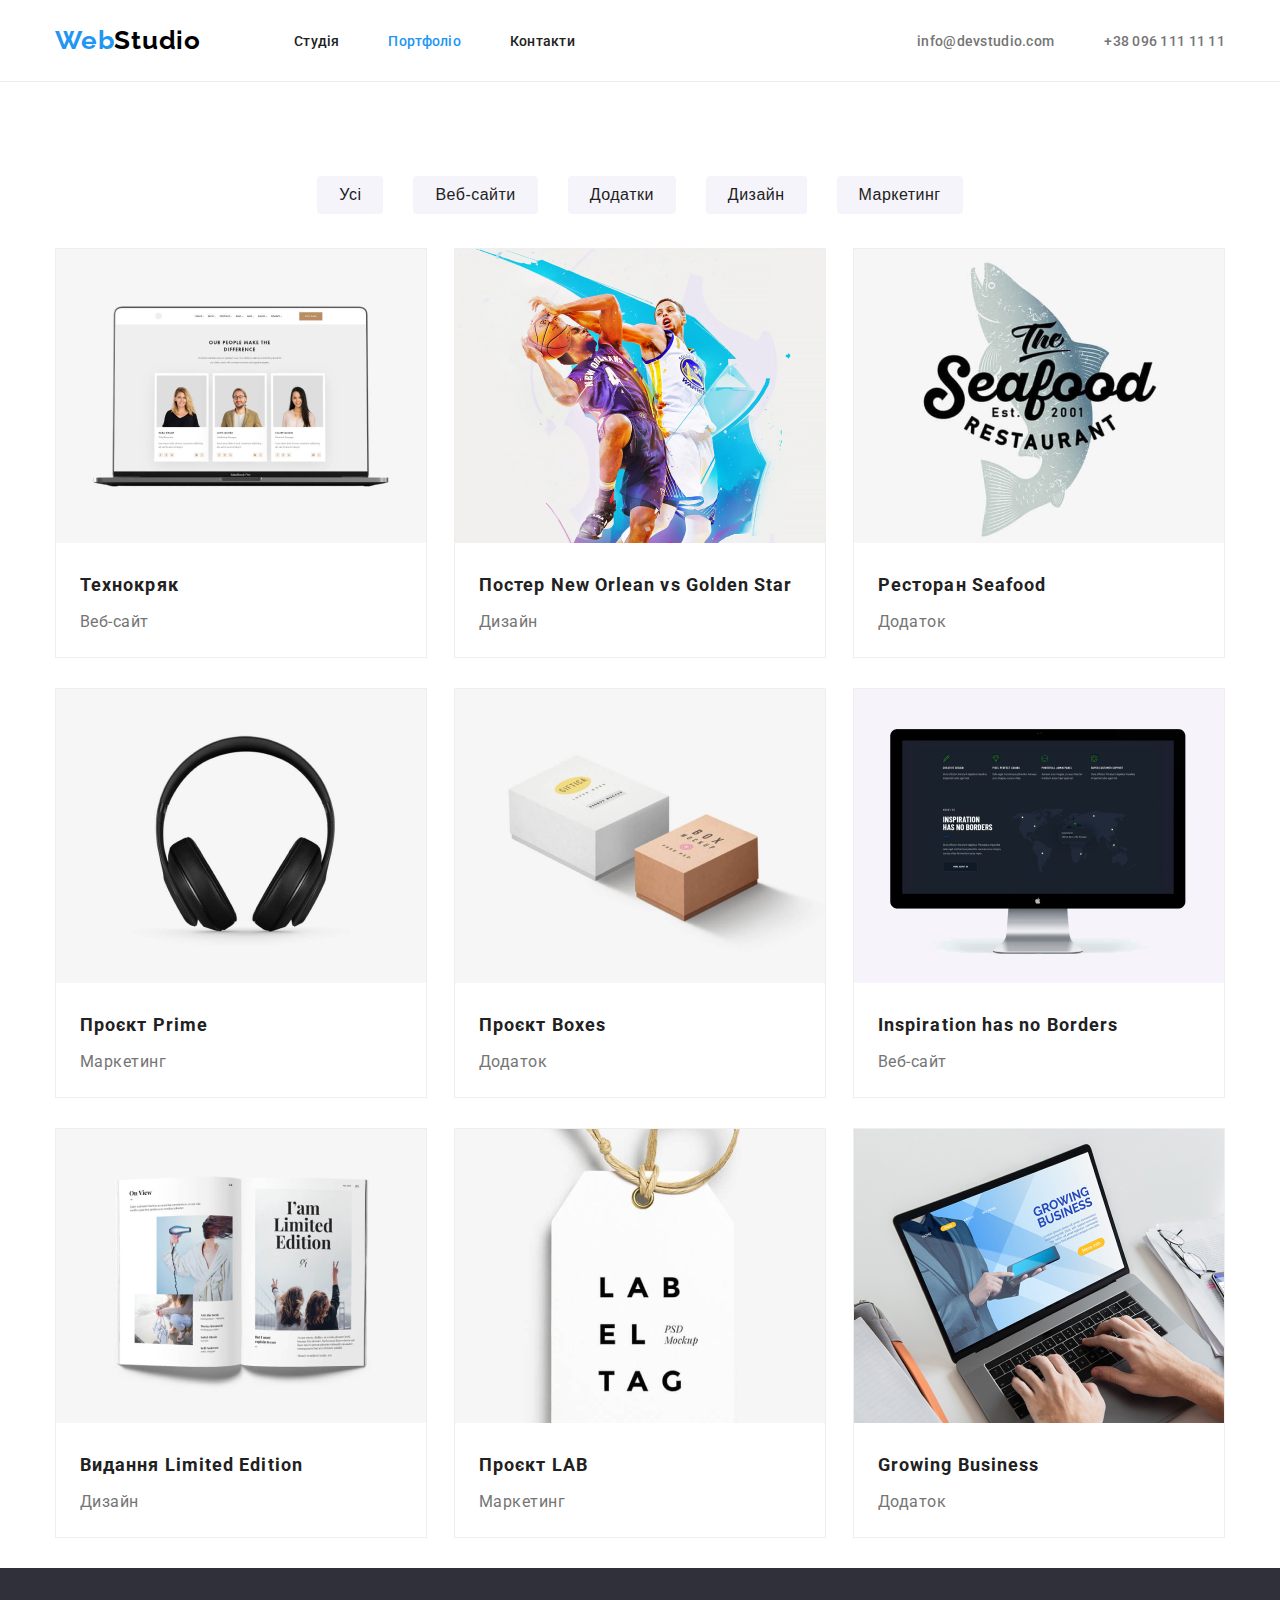
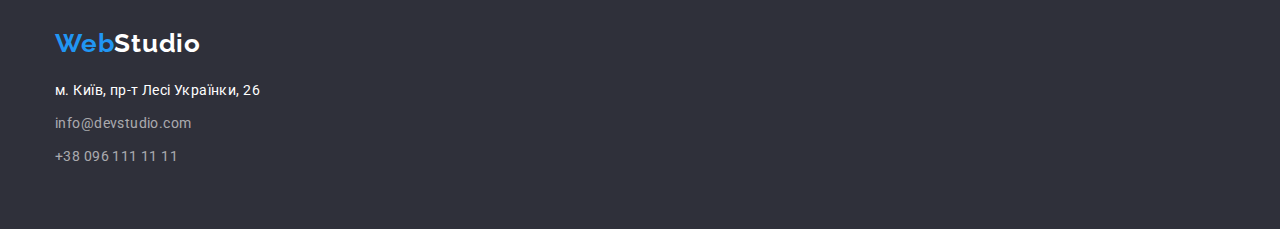
==== portfolio.html @ 13fcf2fc "add portfolio.html" ====
<!DOCTYPE html>
<html lang="en">

<head>
	<meta charset="UTF-8">
	<meta http-equiv="X-UA-Compatible" content="IE=edge">
	<meta name="viewport" content="width=device-width, initial-scale=1.0">
	<link rel="stylesheet" href="css/style.css">
	<title>Portfolio</title>
</head>

<body>
	<!-- HEADER -->
	<header class="header">
		<div class="container">
			<div class="header__wrapper">
				<a href="#" class="logo"><span>Web</span>Studio</a>
				<nav class="menu">
					<ul class="menu__list">
						<li class="menu__item"><a href="./index.html">Студія</a></li>
						<li class="menu__item menu__item-active"><a href="./portfolio.html">Портфоліо</a></li>
						<li class="menu__item"><a href="#">Контакти</a></li>
					</ul>
				</nav>
				<ul class="contacts__list">
					<li class="contacts__item"><a href="mailto:info@devstudio.com">info@devstudio.com</a></li>
					<li class="contacts__item"><a href="tel:+380961111111">+38 096 111 11 11</a></li>
				</ul>
			</div>
		</div>
	</header>
	<!-- MAIN -->
	<main class="portfolio">
		<section class="portfolio__works">
			<div class="container">
				<ul class="filter__list">
					<li class="filter__item"><button class="btn filter__btn" type="button">Усі</button></li>
					<li class="filter__item"><button class="btn filter__btn" type="button">Веб-сайти</button></li>
					<li class="filter__item"><button class="btn filter__btn" type="button">Додатки</button></li>
					<li class="filter__item"><button class="btn filter__btn" type="button">Дизайн</button></li>
					<li class="filter__item"><button class="btn filter__btn" type="button">Маркетинг</button></li>
				</ul>
				<ul class="works__list">
					<li class="work">
						<img src="img/technokryak.jpg" alt="notepad" class="work__img" width="370">
						<h2 class="work__title">Технокряк</h2>
						<p class="work__descr">Веб-сайт</p>
					</li>
					<li class="work">
						<img src="img/orlean.jpg" alt="bascetball" class="work__img" width="370">
						<h2 class="work__title">Постер New Orlean vs Golden Star</h2>
						<p class="work__descr">Дизайн</p>
					</li>
					<li class="work">
						<img src="img/seafood.jpg" alt="fish" class="work__img" width="370">
						<h2 class="work__title">Ресторан Seafood</h2>
						<p class="work__descr">Додаток</p>
					</li>
					<li class="work">
						<img src="img/prime.jpg" alt="headphones" class="work__img" width="370">
						<h2 class="work__title">Проєкт Prime</h2>
						<p class="work__descr">Маркетинг</p>
					</li>
					<li class="work">
						<img src="img/boxes.jpg" alt="box" class="work__img" width="370">
						<h2 class="work__title">Проєкт Boxes</h2>
						<p class="work__descr">Додаток</p>
					</li>
					<li class="work">
						<img src="img/borders.jpg" alt="monitor" class="work__img" width="370">
						<h2 class="work__title">Inspiration has no Borders</h2>
						<p class="work__descr">Веб-сайт</p>
					</li>
					<li class="work">
						<img src="img/limited.jpg" alt="magazine" class="work__img" width="370">
						<h2 class="work__title">Видання Limited Edition</h2>
						<p class="work__descr">Дизайн</p>
					</li>
					<li class="work">
						<img src="img/lab.jpg" alt="tag" class="work__img" width="370">
						<h2 class="work__title">Проєкт LAB</h2>
						<p class="work__descr">Маркетинг</p>
					</li>
					<li class="work">
						<img src="img/business.jpg" alt="business" class="work__img" width="370">
						<h2 class="work__title">Growing Business</h2>
						<p class="work__descr">Додаток</p>
					</li>
				</ul>
			</div>
		</section>
	</main>
	<!-- FOOTER -->
	<footer class="footer">
		<div class="container">
			<a href="#" class="logo"><span>Web</span>Studio</a>
			<address class="address">
				<a target="_blank" href="https://goo.gl/maps/PSJ1B6wUbV4Z93yD6" rel="noopener noreferrer nofollow"
					class="address__link">м.
					Київ, пр-т Лесі Українки, 26</a>
				<a class='address__link' href="mailto:info@devstudio.com">info@devstudio.com</a>
				<a class='address__link' href="tel:+380961111111">+38 096 111 11 11</a>
			</address>
		</div>
	</footer>
	<!-- <script src="js/script.js"></script> -->
</body>

</html>
---- css/style.css ----
@import url('https://fonts.googleapis.com/css2?family=Raleway:wght@700&family=Roboto:wght@400;500;700;900&display=swap');

:root {
	--blue-color: #2196F3;
	--black-color: #212121;
	--gray-color: #757575;
	;
}

/* font-family: 'Raleway', sans-serif;
font-family: 'Roboto', sans-serif; */

* {
	margin: 0;
	padding: 0;
	box-sizing: border-box;
}

body {
	font-family: 'Roboto', 'Raleway', 'Arial', sans-serif;
	font-style: normal;
	color: var(--black-color);
}

a {
	text-decoration: none;
	color: #000;
	font-style: normal;
}

li {
	list-style: none;
}

button {
	cursor: pointer;
	border: none;
}

.btn {
	padding: 6px 22px;
	background: #F5F4FA;
	border: none;
	border-radius: 4px;
	font-weight: 500;
	font-size: 16px;
	line-height: 162%;
	letter-spacing: 0.03em;
	color: var(--black-color);

}

.btn:hover,
.btn:focus {
	background-color: var(--blue-color);
	scale: 1.1;
	color: #FFFFFF;
	box-shadow: 0px 3px 1px rgba(0, 0, 0, 0.1), 0px 1px 2px rgba(0, 0, 0, 0.08), 0px 2px 2px rgba(0, 0, 0, 0.12);
}

.title {
	font-weight: 700;
	font-size: 36px;
	line-height: 42px;
	text-align: center;
	letter-spacing: 0.03em;
}

.title-fz36 {
	color: var(--black-color);
}

.container {
	max-width: 1170px;
	margin: 0 auto;
}

/* LOGO */
.logo {
	font-family: 'Raleway';
	font-weight: 700;
	font-size: 26px;
	line-height: 119%;
	letter-spacing: 0.03em;
}

.logo span {
	color: var(--blue-color);
}

/*HEADER*/
.header {
	padding: 25px 0 25px;
	border-bottom: 1px solid #ECECEC;
}

.header__wrapper {
	display: flex;
	align-items: center;
	width: 100%;
}

.menu {}

.menu__list {
	display: flex;
	width: 281px;
	margin-left: 93px;
	justify-content: space-between;
}

.menu__item a {
	font-weight: 500;
	font-size: 14px;
	line-height: 114%;
	letter-spacing: 0.02em;
	color: var(--black-color);
}

.menu__item-active a {
	color: var(--blue-color);
}

.contacts__list {
	display: flex;
	margin-left: auto;
}

.contacts__item a {
	font-weight: 500;
	font-size: 14px;
	line-height: 114%;
	letter-spacing: 0.02em;
	color: var(--gray-color);
}

.contacts__item a:hover {
	color: var(--blue-color);
}

.contacts__item:last-child {
	margin-left: 50px;
}




/*MAIN PAGE*/

/*HERO*/
.hero {
	background: #2F303A;
	padding: 200px 0 280px;
}

.hero__title {
	width: 696px;
	font-weight: 900;
	font-size: 44px;
	line-height: 136%;
	letter-spacing: 0.06em;
	text-transform: uppercase;
	color: #FFFFFF;
	margin: 0 auto;
	margin-bottom: 40px;
}

.hero__btn {
	display: block;
	background: #fff;
	box-shadow: 0px 4px 4px rgba(0, 0, 0, 0.15);
	border-radius: 4px;
	padding: 10px 32px;

	font-weight: 700;
	font-size: 16px;
	line-height: 188%;
	letter-spacing: 0.06em;
	margin: 0 auto;

}

/*ABOUT*/

.about {
	padding-top: 94px;
}

.about__list {
	display: flex;
	justify-content: space-between;
}

.about__item {
	width: 270px;
}

.about__subtitle {
	font-weight: 700;
	font-size: 14px;
	line-height: 16px;
	letter-spacing: 0.03em;
	text-transform: uppercase;
	color: var(--black-color);
	margin-bottom: 10px;
}

.about__descr {
	font-weight: 400;
	font-size: 14px;
	line-height: 171%;
	letter-spacing: 0.03em;
	color: var(--gray-color);
}

/*JOB*/

.job {
	padding: 94px 0;
}

.job__title {
	margin-bottom: 50px;
}

.job__list {
	display: flex;
	justify-content: space-between;
}

.team {
	padding: 94px 0;
	background: #F5F4FA;
}

.team__title {
	margin-bottom: 50px;
}

.team__list {
	display: flex;
	justify-content: space-between;
}

.team__item {
	background: #FFFFFF;
	box-shadow: 0px 1px 3px rgba(0, 0, 0, 0.12), 0px 1px 1px rgba(0, 0, 0, 0.14), 0px 2px 1px rgba(0, 0, 0, 0.2);
	border-radius: 0px 0px 4px 4px;
	padding-bottom: 59px;

	font-size: 16px;
	line-height: 118%;
	text-align: center;
	letter-spacing: 0.03em;
}

.team__item img {
	margin-bottom: 30px;
}

.team__name {
	font-weight: 500;
	color: var(--black-color);
	margin-bottom: 10px;
}

.team__vacancy {
	font-weight: 400;
	color: var(--gray-color);
}

/*PORTFOLIO PAGE*/
/*PORTFOLIO*/
.portfolio__works {
	padding-top: 94px;
}

/*BUTTONS*/
.filter__list {
	display: flex;
	justify-content: center;
	margin-bottom: 34px;
}

.filter__item {
	margin-right: 30px;
}

.filter__item:last-child {
	margin-right: 0;
}

.filter__btn {}

.filter__btn:hover,
.filter__btn:focus {}

.works__list {
	display: flex;
	flex-wrap: wrap;
	justify-content: space-between;
}

.work {
	min-height: 404px;
	border: 1px solid #EEEEEE;
	margin-bottom: 30px;
	padding-bottom: 20px;
}

.work__img {
	height: 294px;
	margin-bottom: 20px;
}

.work__title {
	font-weight: 700;
	font-size: 18px;
	line-height: 200%;
	letter-spacing: 0.06em;
	color: var(--black-color);
	margin-bottom: 4px;
	padding-left: 24px;
}

.work__descr {
	font-size: 16px;
	line-height: 188%;
	letter-spacing: 0.03em;
	color: #757575;
	padding-left: 24px;
}

/* FOOTER */

.footer {
	min-height: 252px;
	background: #2F303A;
	padding: 60px 0;
}

.footer .logo {
	display: block;
	color: #fff;
	margin-bottom: 20px;
}

.footer a {
	text-decoration: none;

}

.address {
	display: flex;
	flex-direction: column;
	max-width: 231px;
}

.address__link {
	font-weight: 400;
	font-size: 14px;
	line-height: 171%;
	letter-spacing: 0.03em;
	color: rgba(255, 255, 255, 0.6);
	margin-top: 9px;
}

.address__link:first-child {
	text-decoration: none;
	font-weight: 400;
	font-size: 14px;
	line-height: 171%;
	letter-spacing: 0.03em;
	color: #FFFFFF;
	margin-top: 0;
}

.address__link:hover {
	color: var(--blue-color);
}
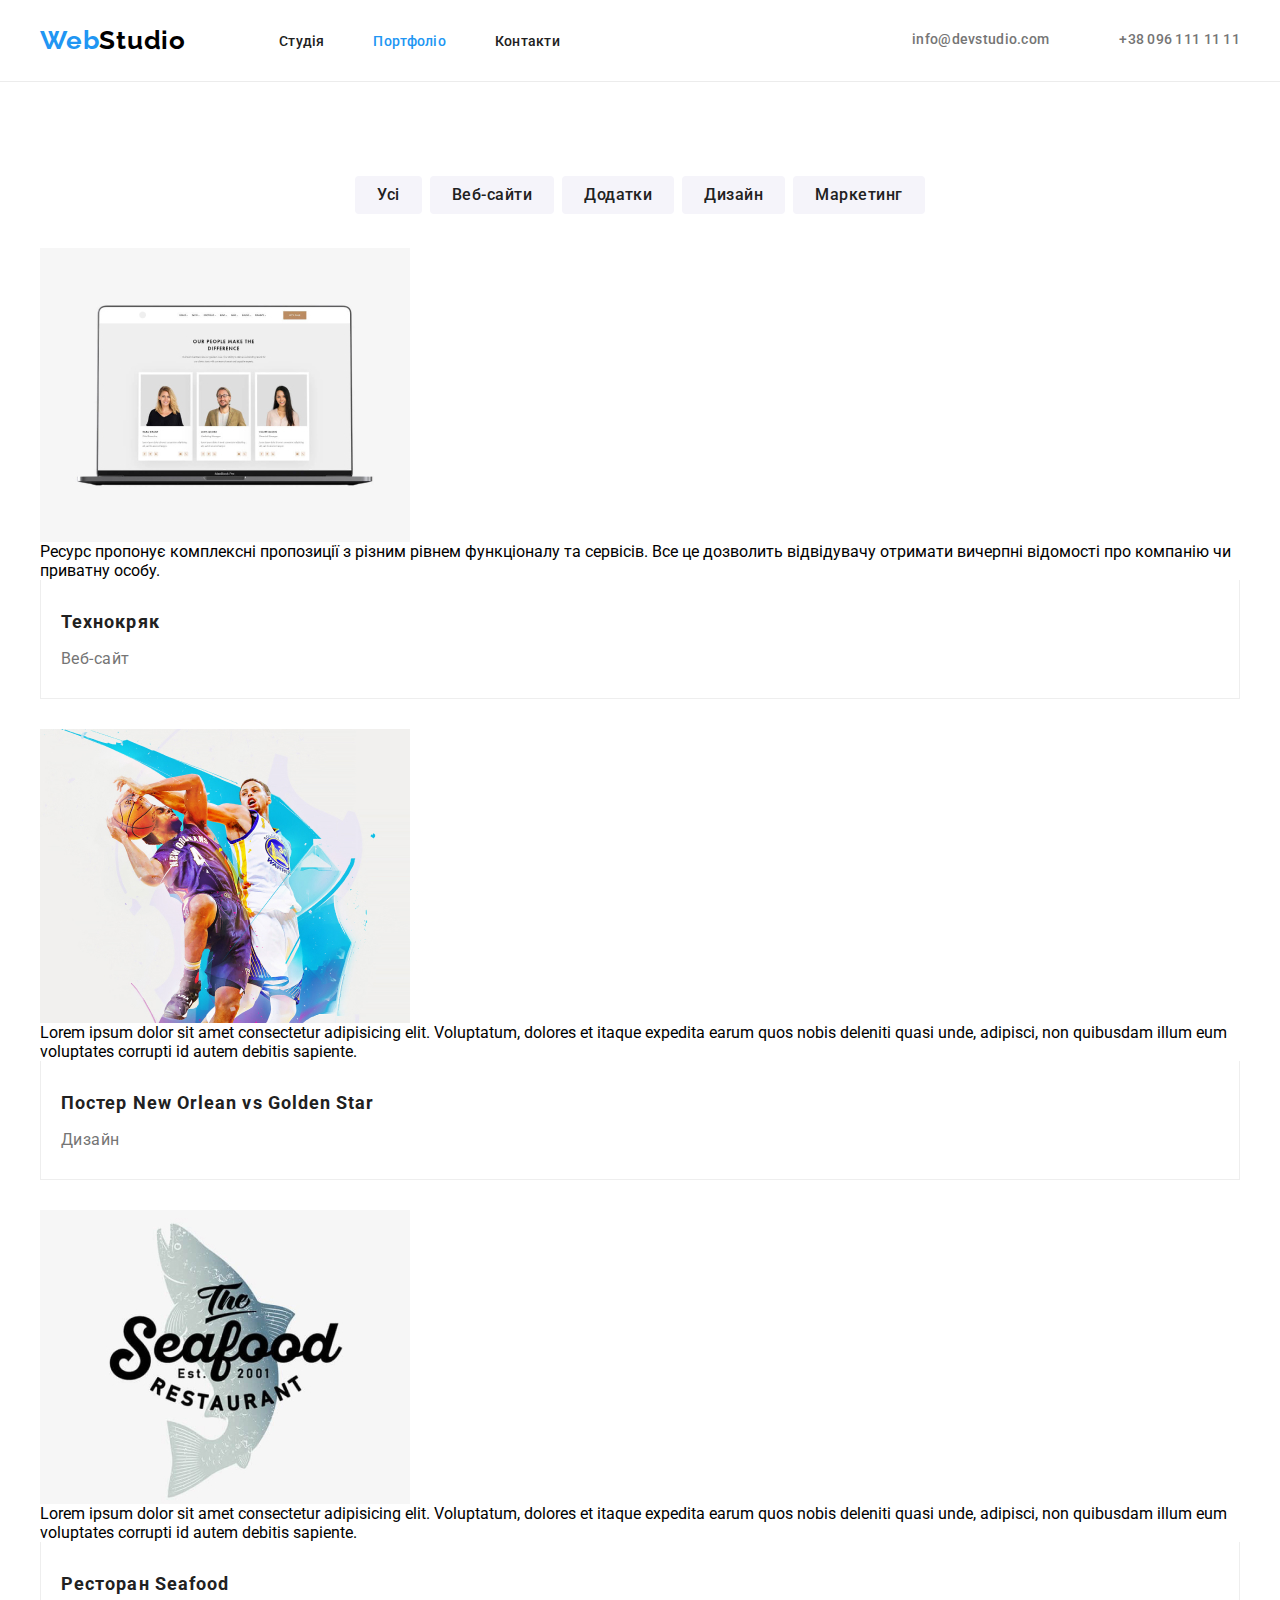
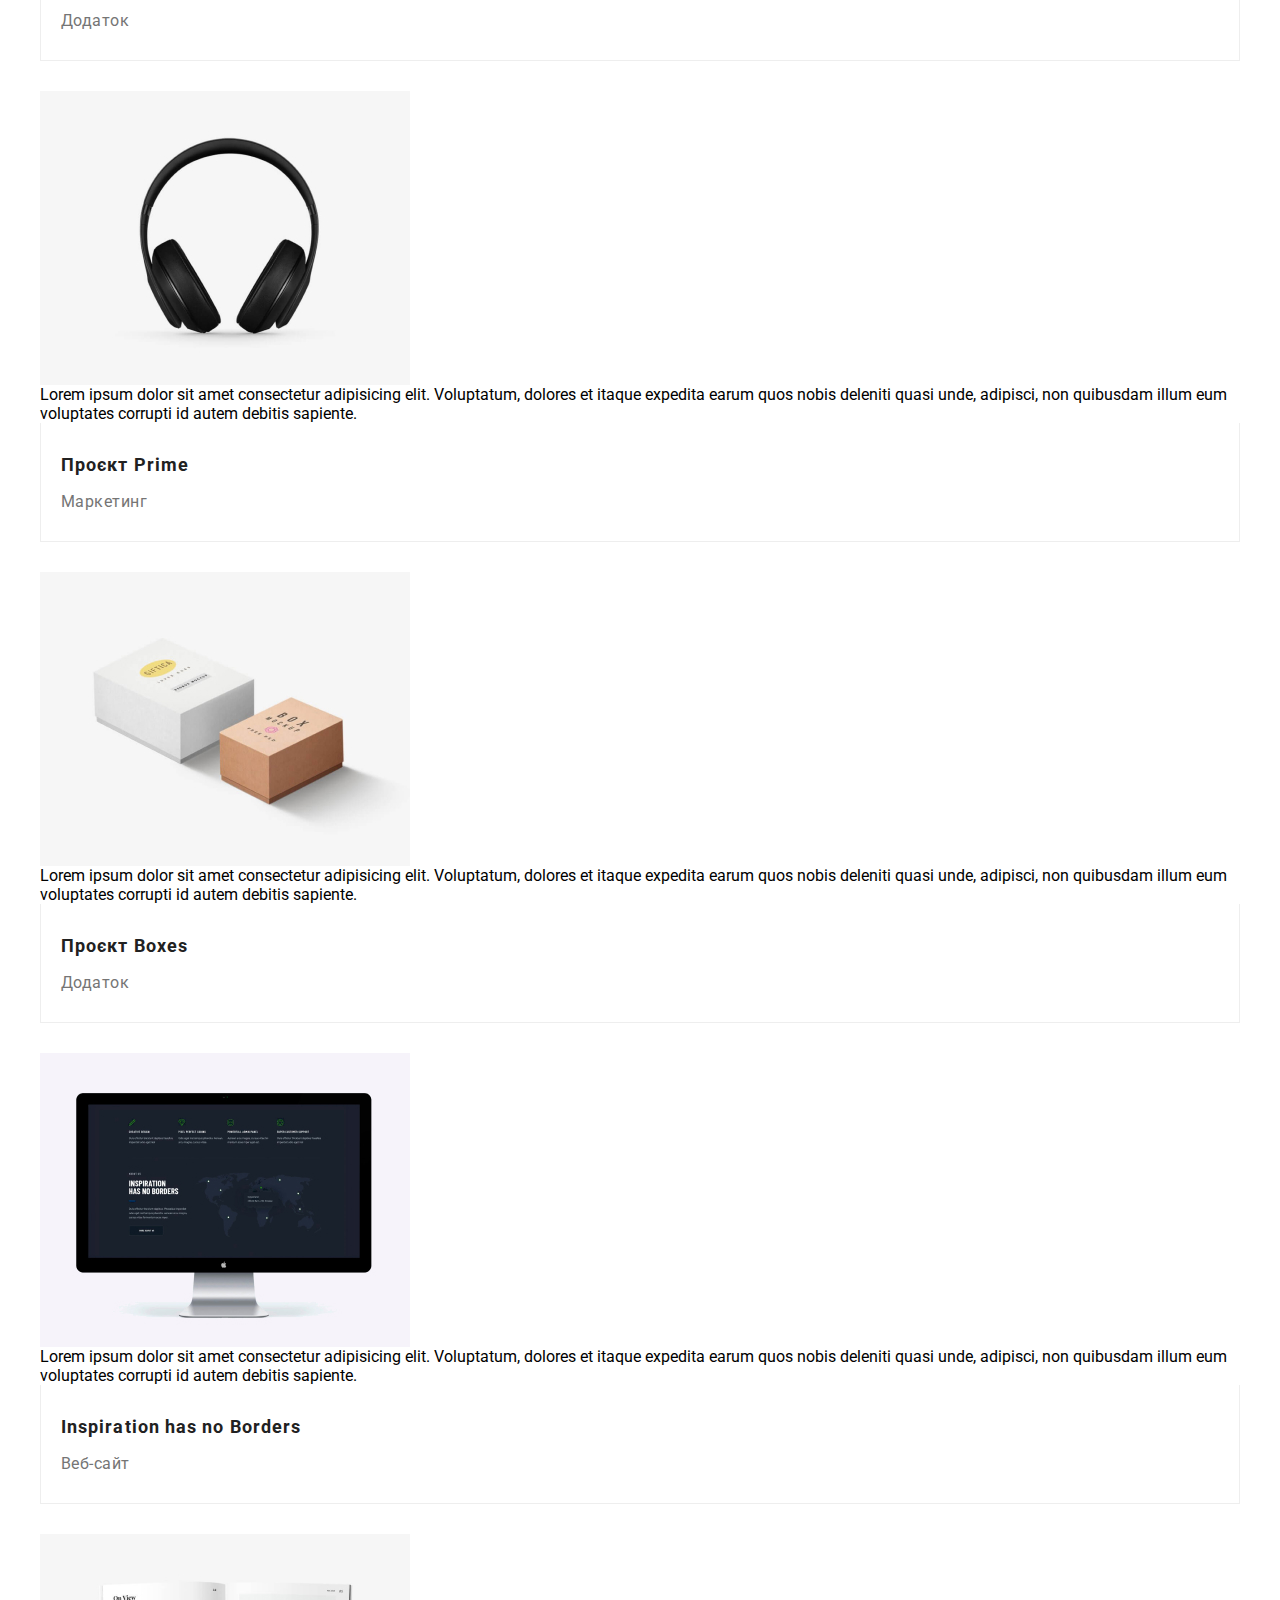
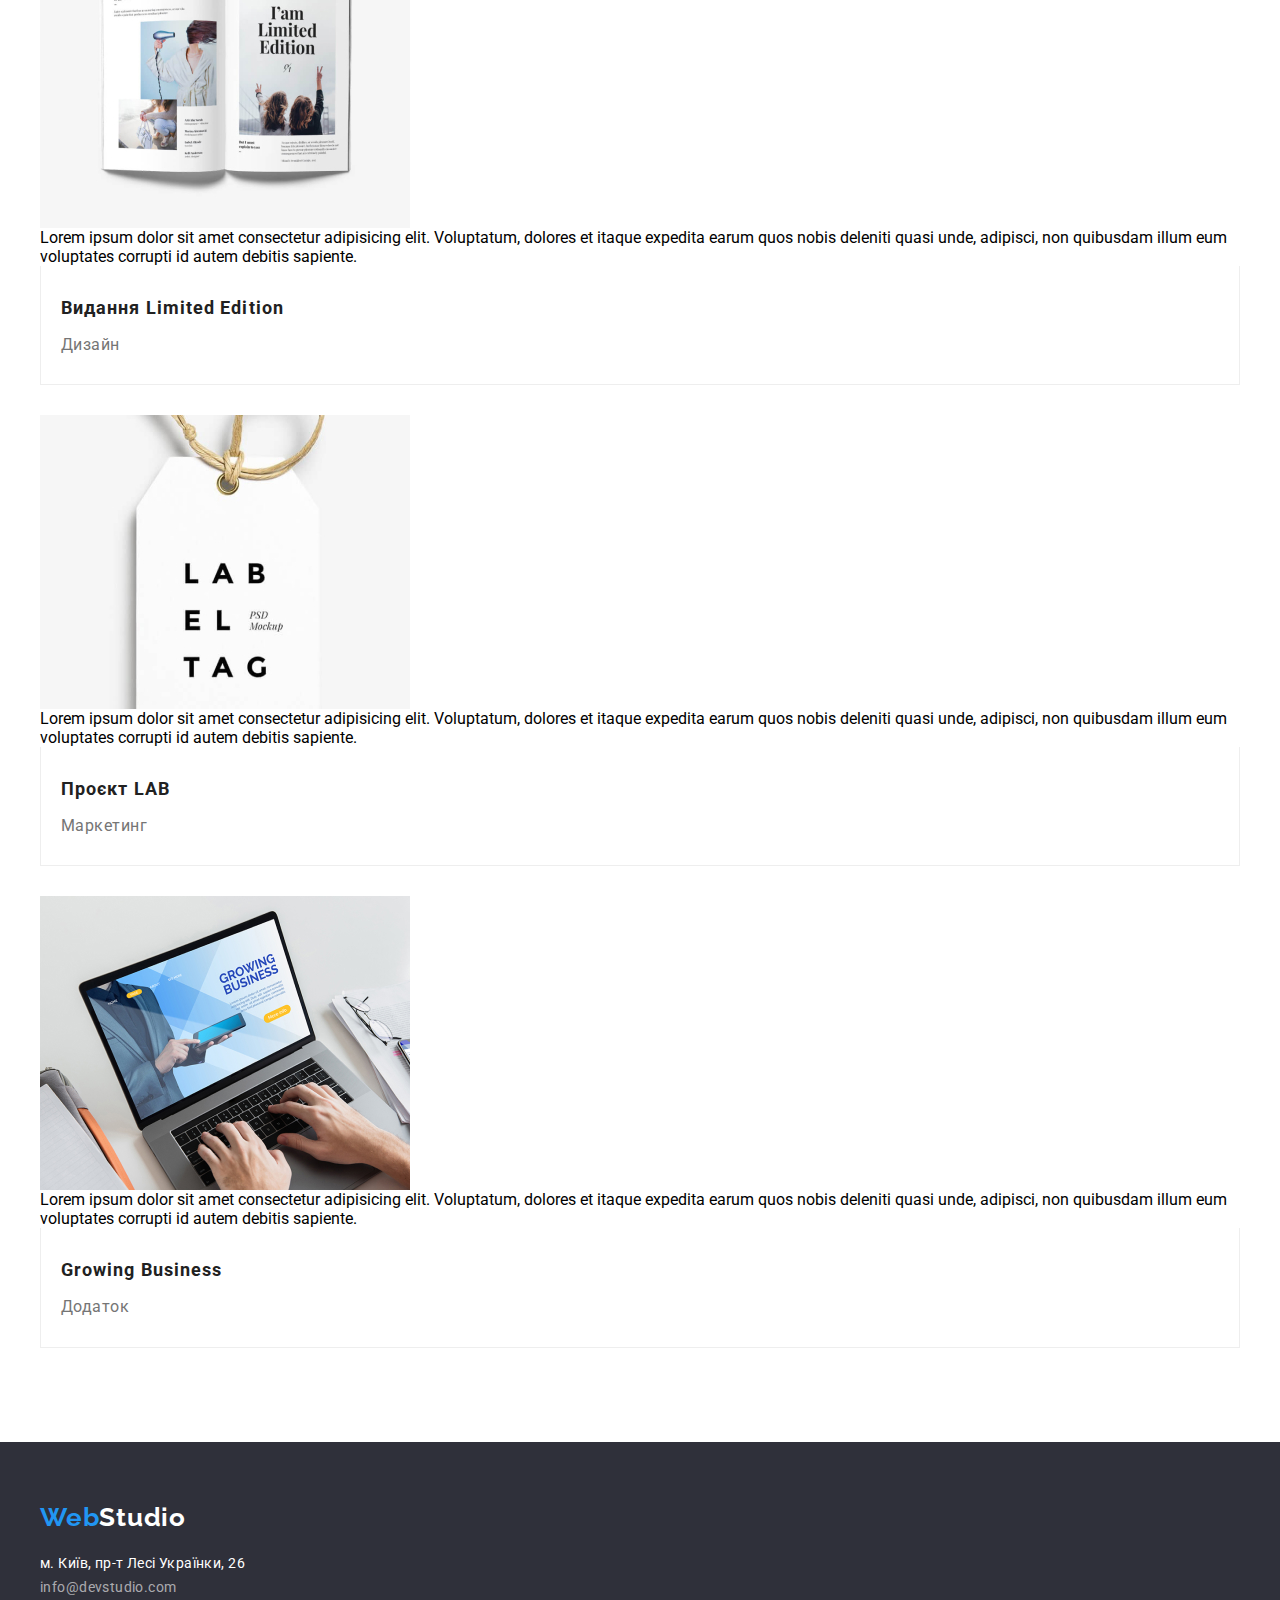
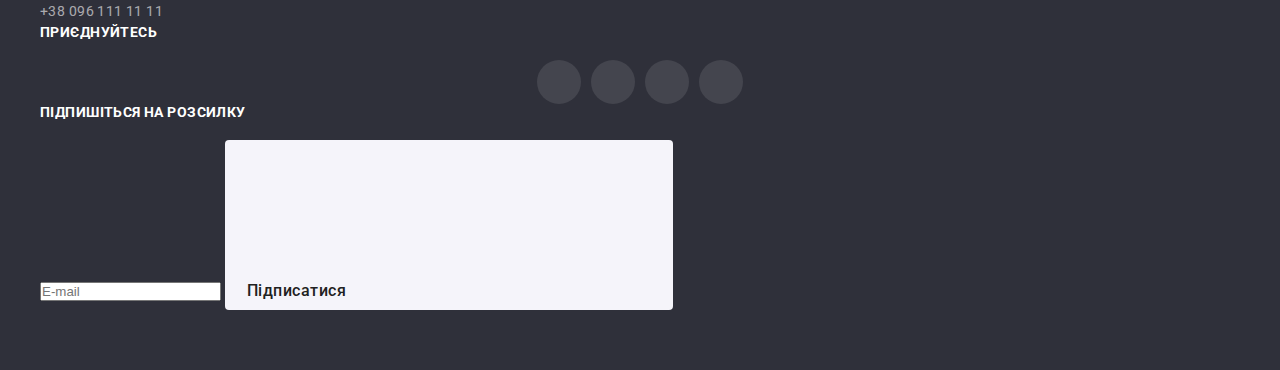
==== commit 296cb60d: "Add files via upload" ====
--- a/portfolio.html
+++ b/portfolio.html
@@ -5,6 +5,7 @@
 	<meta charset="UTF-8">
 	<meta http-equiv="X-UA-Compatible" content="IE=edge">
 	<meta name="viewport" content="width=device-width, initial-scale=1.0">
+	<link rel="stylesheet" href="css/modern-normalize.css">
 	<link rel="stylesheet" href="css/style.css">
 	<title>Portfolio</title>
 </head>
@@ -17,21 +18,32 @@
 				<a href="#" class="logo"><span>Web</span>Studio</a>
 				<nav class="menu">
 					<ul class="menu__list">
-						<li class="menu__item"><a href="./index.html">Студія</a></li>
+						<li class="menu__item "><a href="./index.html">Студія</a></li>
 						<li class="menu__item menu__item-active"><a href="./portfolio.html">Портфоліо</a></li>
 						<li class="menu__item"><a href="#">Контакти</a></li>
 					</ul>
 				</nav>
 				<ul class="contacts__list">
-					<li class="contacts__item"><a href="mailto:info@devstudio.com">info@devstudio.com</a></li>
-					<li class="contacts__item"><a href="tel:+380961111111">+38 096 111 11 11</a></li>
+					<li class="contacts__item">
+						<a href="mailto:info@devstudio.com">
+							<svg class="contacts__icon icon-envelop">
+								<use href="img/icomoon/symbol-defs.svg#icon-envelope"></use>
+							</svg>
+							info@devstudio.com
+						</a>
+					</li>
+					<li class="contacts__item"><a href="tel:+380961111111">
+							<svg class="contacts__icon icon-phone">
+								<use href="img/icomoon/symbol-defs.svg#icon-smartphone"></use>
+							</svg>
+							+38 096 111 11 11</a></li>
 				</ul>
 			</div>
 		</div>
 	</header>
 	<!-- MAIN -->
 	<main class="portfolio">
-		<section class="portfolio__works">
+		<section class="portfolio__works section">
 			<div class="container">
 				<ul class="filter__list">
 					<li class="filter__item"><button class="btn filter__btn" type="button">Усі</button></li>
@@ -42,49 +54,132 @@
 				</ul>
 				<ul class="works__list">
 					<li class="work">
-						<img src="img/technokryak.jpg" alt="notepad" class="work__img" width="370">
-						<h2 class="work__title">Технокряк</h2>
-						<p class="work__descr">Веб-сайт</p>
-					</li>
-					<li class="work">
-						<img src="img/orlean.jpg" alt="bascetball" class="work__img" width="370">
-						<h2 class="work__title">Постер New Orlean vs Golden Star</h2>
-						<p class="work__descr">Дизайн</p>
-					</li>
-					<li class="work">
-						<img src="img/seafood.jpg" alt="fish" class="work__img" width="370">
-						<h2 class="work__title">Ресторан Seafood</h2>
-						<p class="work__descr">Додаток</p>
-					</li>
-					<li class="work">
-						<img src="img/prime.jpg" alt="headphones" class="work__img" width="370">
-						<h2 class="work__title">Проєкт Prime</h2>
-						<p class="work__descr">Маркетинг</p>
-					</li>
-					<li class="work">
-						<img src="img/boxes.jpg" alt="box" class="work__img" width="370">
-						<h2 class="work__title">Проєкт Boxes</h2>
-						<p class="work__descr">Додаток</p>
-					</li>
-					<li class="work">
-						<img src="img/borders.jpg" alt="monitor" class="work__img" width="370">
-						<h2 class="work__title">Inspiration has no Borders</h2>
-						<p class="work__descr">Веб-сайт</p>
-					</li>
-					<li class="work">
-						<img src="img/limited.jpg" alt="magazine" class="work__img" width="370">
-						<h2 class="work__title">Видання Limited Edition</h2>
-						<p class="work__descr">Дизайн</p>
-					</li>
-					<li class="work">
-						<img src="img/lab.jpg" alt="tag" class="work__img" width="370">
-						<h2 class="work__title">Проєкт LAB</h2>
-						<p class="work__descr">Маркетинг</p>
-					</li>
-					<li class="work">
-						<img src="img/business.jpg" alt="business" class="work__img" width="370">
-						<h2 class="work__title">Growing Business</h2>
-						<p class="work__descr">Додаток</p>
+						<a href="#" class="work__link">
+							<div class="work__card">
+								<img src="img/technokryak.jpg" alt="notepad" class="work__img" width="370">
+								<p class="work__info">
+									Ресурс пропонує комплексні пропозиції з різним рівнем функціоналу та сервісів. Все це
+									дозволить відвідувачу отримати
+									вичерпні відомості про компанію чи приватну особу.
+								</p>
+							</div>
+							<div class="work__wrapper">
+								<h2 class="work__title">Технокряк</h2>
+								<p class="work__descr">Веб-сайт</p>
+							</div>
+						</a>
+					</li>
+					<li class="work">
+						<a href="#" class="work__link">
+							<div class="work__card">
+								<img src="img/orlean.jpg" alt="bascetball" class="work__img" width="370">
+								<p class="work__info">
+									Lorem ipsum dolor sit amet consectetur adipisicing elit. Voluptatum, dolores et itaque expedita earum quos nobis deleniti quasi unde, adipisci, non quibusdam illum eum voluptates corrupti id autem debitis sapiente.
+								</p>
+							</div>
+							<div class="work__wrapper">
+								<h2 class="work__title">Постер New Orlean vs Golden Star</h2>
+								<p class="work__descr">Дизайн</p>
+							</div>
+						</a>
+					</li>
+					<li class="work">
+						<a href="#" class="work__link">
+							<div class="work__card">
+								<img src="img/seafood.jpg" alt="fish" class="work__img" width="370">
+								<p class="work__info">
+									Lorem ipsum dolor sit amet consectetur adipisicing elit. Voluptatum, dolores et itaque expedita earum quos nobis deleniti quasi unde, adipisci, non quibusdam illum eum voluptates corrupti id autem debitis sapiente.
+								</p>
+							</div>
+							<div class="work__wrapper">
+								<h2 class="work__title">Ресторан Seafood</h2>
+								<p class="work__descr">Додаток</p>
+							</div>
+						</a>
+					</li>
+					<li class="work">
+						<a href="#" class="work__link">
+							<div class="work__card">
+								<img src="img/prime.jpg" alt="headphones" class="work__img" width="370">
+								<p class="work__info">
+									Lorem ipsum dolor sit amet consectetur adipisicing elit. Voluptatum, dolores et itaque expedita earum quos nobis deleniti quasi unde, adipisci, non quibusdam illum eum voluptates corrupti id autem debitis sapiente.
+								</p>
+							</div>
+							<div class="work__wrapper">
+								<h2 class="work__title">Проєкт Prime</h2>
+								<p class="work__descr">Маркетинг</p>
+							</div>
+						</a>
+					</li>
+					<li class="work">
+						<a href="#" class="work__link">
+							<div class="work__card">
+								<img src="img/boxes.jpg" alt="box" class="work__img" width="370">
+								<p class="work__info">
+									Lorem ipsum dolor sit amet consectetur adipisicing elit. Voluptatum, dolores et itaque expedita earum quos nobis deleniti quasi unde, adipisci, non quibusdam illum eum voluptates corrupti id autem debitis sapiente.
+								</p>
+							</div>
+							<div class="work__wrapper">
+								<h2 class="work__title">Проєкт Boxes</h2>
+								<p class="work__descr">Додаток</p>
+							</div>
+						</a>
+					</li>
+					<li class="work">
+						<a href="#" class="work__link">
+							<div class="work__card">
+								<img src="img/borders.jpg" alt="monitor" class="work__img" width="370">
+								<p class="work__info">
+									Lorem ipsum dolor sit amet consectetur adipisicing elit. Voluptatum, dolores et itaque expedita earum quos nobis deleniti quasi unde, adipisci, non quibusdam illum eum voluptates corrupti id autem debitis sapiente.
+								</p>
+							</div>
+							<div class="work__wrapper">
+								<h2 class="work__title">Inspiration has no Borders</h2>
+								<p class="work__descr">Веб-сайт</p>
+							</div>
+						</a>
+					</li>
+					<li class="work">
+						<a href="#" class="work__link">
+							<div class="work__card">
+								<img src="img/limited.jpg" alt="magazine" class="work__img" width="370">
+								<p class="work__info">
+									Lorem ipsum dolor sit amet consectetur adipisicing elit. Voluptatum, dolores et itaque expedita earum quos nobis deleniti quasi unde, adipisci, non quibusdam illum eum voluptates corrupti id autem debitis sapiente.
+								</p>
+							</div>
+							<div class="work__wrapper">
+								<h2 class="work__title">Видання Limited Edition</h2>
+								<p class="work__descr">Дизайн</p>
+							</div>
+						</a>
+					</li>
+					<li class="work">
+						<a href="#" class="work__link">
+							<div class="work__card">
+								<img src="img/lab.jpg" alt="tag" class="work__img" width="370">
+								<p class="work__info">
+									Lorem ipsum dolor sit amet consectetur adipisicing elit. Voluptatum, dolores et itaque expedita earum quos nobis deleniti quasi unde, adipisci, non quibusdam illum eum voluptates corrupti id autem debitis sapiente.
+								</p>
+							</div>
+							<div class="work__wrapper">
+								<h2 class="work__title">Проєкт LAB</h2>
+								<p class="work__descr">Маркетинг</p>
+							</div>
+						</a>
+					</li>
+					<li class="work">
+						<a href="#" class="work__link">
+							<div class="work__card">
+								<img src="img/business.jpg" alt="business" class="work__img" width="370">
+								<p class="work__info">
+									Lorem ipsum dolor sit amet consectetur adipisicing elit. Voluptatum, dolores et itaque expedita earum quos nobis deleniti quasi unde, adipisci, non quibusdam illum eum voluptates corrupti id autem debitis sapiente.
+								</p>
+							</div>
+							<div class="work__wrapper">
+								<h2 class="work__title">Growing Business</h2>
+								<p class="work__descr">Додаток</p>
+							</div>
+						</a>
 					</li>
 				</ul>
 			</div>
@@ -93,14 +188,68 @@
 	<!-- FOOTER -->
 	<footer class="footer">
 		<div class="container">
-			<a href="#" class="logo"><span>Web</span>Studio</a>
-			<address class="address">
-				<a target="_blank" href="https://goo.gl/maps/PSJ1B6wUbV4Z93yD6" rel="noopener noreferrer nofollow"
-					class="address__link">м.
-					Київ, пр-т Лесі Українки, 26</a>
-				<a class='address__link' href="mailto:info@devstudio.com">info@devstudio.com</a>
-				<a class='address__link' href="tel:+380961111111">+38 096 111 11 11</a>
-			</address>
+			<div class="footer__wrapper">
+				<div class="footer__item">
+					<a href="#" class="logo"><span>Web</span>Studio</a>
+					<address class="address">
+						<ul class="address__list">
+							<li class="address__item"><a target="_blank" href="https://goo.gl/maps/PSJ1B6wUbV4Z93yD6"
+									rel="noopener noreferrer nofollow" class="address__link">м. Київ, пр-т Лесі Українки,
+									26</a></li>
+							<li class="address__item"><a class='address__link'
+									href="mailto:info@devstudio.com">info@devstudio.com</a>
+							</li>
+							<li class="address__item"><a class='address__link' href="tel:+380961111111">+38 096 111 11
+									11</a></li>
+						</ul>
+					</address>
+				</div>
+				<div class="footer__item">
+					<h3 class="social__title">
+						приєднуйтесь
+					</h3>
+					<ul class="social__list">
+						<li class="social__item"><a href="#" rel="noopener nofollow noreferrer" target="_blank"
+								class="social__link link">
+								<svg class="social__icon">
+									<use href="img/icomoon/symbol-defs.svg#icon-instagram"></use>
+								</svg>
+							</a></li>
+						<li class="social__item"><a href="# rel=" noopener nofollow noreferrer" target="_blank"" class="
+								social__link link">
+								<svg class="social__icon">
+									<use href="img/icomoon/symbol-defs.svg#icon-twitter"></use>
+								</svg>
+							</a></li>
+						<li class="social__item"><a href="#" rel="noopener nofollow noreferrer" target="_blank"
+								class="social__link link">
+								<svg class="social__icon">
+									<use href="img/icomoon/symbol-defs.svg#icon-facebook"></use>
+								</svg>
+							</a></li>
+						<li class="social__item"><a href="#" rel="noopener nofollow noreferrer" target="_blank"
+								class="social__link link">
+								<svg class="social__icon">
+									<use href="img/icomoon/symbol-defs.svg#icon-linkedin"></use>
+								</svg>
+							</a></li>
+					</ul>
+				</div>
+				<div class="footer__item">
+					<h3 class="social__title">
+						Підпишіться на розсилку
+					</h3>
+					<form action="#" class="footer__form">
+						<input id="email" type="email" required name="email" placeholder="E-mail">
+						<button class="btn footer__btn">
+							Підписатися
+							<svg class="footer__icon-btn">
+								<use href="img/icomoon/symbol-defs.svg#icon-telegram"></use>
+							</svg>
+						</button>
+					</form>
+				</div>
+			</div>
 		</div>
 	</footer>
 	<!-- <script src="js/script.js"></script> -->
--- a/css/style.css
+++ b/css/style.css
@@ -4,7 +4,7 @@
 	--blue-color: #2196F3;
 	--black-color: #212121;
 	--gray-color: #757575;
-	;
+	--icon-color: #AFB1B8;
 }
 
 /* font-family: 'Raleway', sans-serif;
@@ -42,9 +42,10 @@
 	background: #F5F4FA;
 	border: none;
 	border-radius: 4px;
+	font-family: 'Roboto';
 	font-weight: 500;
 	font-size: 16px;
-	line-height: 162%;
+	line-height: 1.62;
 	letter-spacing: 0.03em;
 	color: var(--black-color);
 
@@ -53,7 +54,6 @@
 .btn:hover,
 .btn:focus {
 	background-color: var(--blue-color);
-	scale: 1.1;
 	color: #FFFFFF;
 	box-shadow: 0px 3px 1px rgba(0, 0, 0, 0.1), 0px 1px 2px rgba(0, 0, 0, 0.08), 0px 2px 2px rgba(0, 0, 0, 0.12);
 }
@@ -61,7 +61,7 @@
 .title {
 	font-weight: 700;
 	font-size: 36px;
-	line-height: 42px;
+	line-height: 1.17;
 	text-align: center;
 	letter-spacing: 0.03em;
 }
@@ -71,8 +71,17 @@
 }
 
 .container {
-	max-width: 1170px;
+	max-width: 1200px;
 	margin: 0 auto;
+}
+
+.section {
+	padding-top: 94px;
+	padding-bottom: 94px;
+}
+
+svg {
+	fill: currentColor;
 }
 
 /* LOGO */
@@ -80,7 +89,7 @@
 	font-family: 'Raleway';
 	font-weight: 700;
 	font-size: 26px;
-	line-height: 119%;
+	line-height: 1.19;
 	letter-spacing: 0.03em;
 }
 
@@ -112,7 +121,7 @@
 .menu__item a {
 	font-weight: 500;
 	font-size: 14px;
-	line-height: 114%;
+	line-height: 1.14;
 	letter-spacing: 0.02em;
 	color: var(--black-color);
 }
@@ -121,20 +130,31 @@
 	color: var(--blue-color);
 }
 
+.menu__item a:hover, .menu__item a:focus	 {
+	color: var(--blue-color);
+}
+
 .contacts__list {
 	display: flex;
 	margin-left: auto;
+}
+
+.contacts__item {
+	position: relative;
 }
 
 .contacts__item a {
 	font-weight: 500;
 	font-size: 14px;
-	line-height: 114%;
+	line-height: 1.14;
 	letter-spacing: 0.02em;
 	color: var(--gray-color);
-}
-
-.contacts__item a:hover {
+	display: flex;
+	align-items: center;
+}
+
+
+.contacts__item a:hover, .contacts__item a:focus {
 	color: var(--blue-color);
 }
 
@@ -142,6 +162,20 @@
 	margin-left: 50px;
 }
 
+.contacts__icon {
+
+	margin-right: 10px;
+}
+
+.contacts__icon.icon-envelop {
+	width: 16px;
+	height: 12px;
+}
+
+.contacts__icon.icon-phone {
+	width: 10px;
+	height: 16px;
+}
 
 
 
@@ -149,15 +183,20 @@
 
 /*HERO*/
 .hero {
-	background: #2F303A;
-	padding: 200px 0 280px;
+	background-image: linear-gradient(to right, rgba(47, 48, 58, 0.4), rgba(47, 48, 58, 0.4)), url('../img/hero_bg.png');
+	background-size: cover;
+	background-repeat: no-repeat;
+	background-position: center;
+	padding: 200px 0;
+	max-width: 1600px;
+
 }
 
 .hero__title {
 	width: 696px;
 	font-weight: 900;
 	font-size: 44px;
-	line-height: 136%;
+	line-height: 1.36;
 	letter-spacing: 0.06em;
 	text-transform: uppercase;
 	color: #FFFFFF;
@@ -174,7 +213,7 @@
 
 	font-weight: 700;
 	font-size: 16px;
-	line-height: 188%;
+	line-height: 1.88;
 	letter-spacing: 0.06em;
 	margin: 0 auto;
 
@@ -183,7 +222,7 @@
 /*ABOUT*/
 
 .about {
-	padding-top: 94px;
+	padding-bottom: 0;
 }
 
 .about__list {
@@ -198,7 +237,7 @@
 .about__subtitle {
 	font-weight: 700;
 	font-size: 14px;
-	line-height: 16px;
+	line-height: 1.14;
 	letter-spacing: 0.03em;
 	text-transform: uppercase;
 	color: var(--black-color);
@@ -208,16 +247,30 @@
 .about__descr {
 	font-weight: 400;
 	font-size: 14px;
-	line-height: 171%;
+	line-height: 1.71;
 	letter-spacing: 0.03em;
 	color: var(--gray-color);
 }
 
+.about__icon {
+	background: #F5F4FA;
+	border-radius: 4px;
+	height: 120px;
+	margin-bottom: 30px;
+	display: flex;
+	align-items: center;
+	justify-content: center;
+}
+
+.about__icon .icon {
+	display: block;
+	width: 70px;
+	height: 70px;
+}
+
 /*JOB*/
 
-.job {
-	padding: 94px 0;
-}
+.job {}
 
 .job__title {
 	margin-bottom: 50px;
@@ -228,8 +281,10 @@
 	justify-content: space-between;
 }
 
+/*TEAM*/
+
 .team {
-	padding: 94px 0;
+
 	background: #F5F4FA;
 }
 
@@ -246,19 +301,21 @@
 	background: #FFFFFF;
 	box-shadow: 0px 1px 3px rgba(0, 0, 0, 0.12), 0px 1px 1px rgba(0, 0, 0, 0.14), 0px 2px 1px rgba(0, 0, 0, 0.2);
 	border-radius: 0px 0px 4px 4px;
-	padding-bottom: 59px;
 
 	font-size: 16px;
-	line-height: 118%;
+	line-height: 1.18;
 	text-align: center;
 	letter-spacing: 0.03em;
 }
 
-.team__item img {
-	margin-bottom: 30px;
-}
+.team__item>div {
+	padding: 30px 10px;
+}
+
+.team__item img {}
 
 .team__name {
+	font-size: 16px;
 	font-weight: 500;
 	color: var(--black-color);
 	margin-bottom: 10px;
@@ -267,24 +324,90 @@
 .team__vacancy {
 	font-weight: 400;
 	color: var(--gray-color);
+	margin-bottom: 16px;
+}
+
+.social__list {
+	display: flex;
+	justify-content: center;
+	gap: 10px;
+}
+
+.social__item {}
+
+.social__link {
+	display: flex;
+	align-items: center;
+	justify-content: center;
+	width: 44px;
+	height: 44px;
+	color: var(--icon-color, #AFB1B8);
+}
+
+.social__link:hover, .social__link:focus {
+	color: #fff;
+	background-color: var(--blue-color);
+	border-radius: 50%;
+}
+
+
+.social__icon {
+
+	width: 20px;
+	height: 20px;
+}
+
+/* CLIENTS */
+
+.clients {}
+
+.clients__title {
+	margin-bottom: 50px;
+}
+
+.clients__list {
+	display: flex;
+	justify-content: space-between;
+	align-items: center;
+}
+
+.clients__item {}
+
+.clients__link {
+	display: flex;
+	align-items: center;
+	justify-content: center;
+	width: 170px;
+	height: 92px;
+	border: 1px solid #AFB1B8;
+	border-radius: 4px;
+	color: var(--icon-color, #AFB1B8);
+}
+
+.clients__icon {
+	width: 106px;
+	height: 60px;
+}
+
+.clients__link:hover, .clients__link:focus {
+	color: var(--blue-color);
+	border-color: var(--blue-color);
 }
 
 /*PORTFOLIO PAGE*/
 /*PORTFOLIO*/
 .portfolio__works {
-	padding-top: 94px;
+	padding-bottom: 94px;
 }
 
 /*BUTTONS*/
 .filter__list {
 	display: flex;
 	justify-content: center;
-	margin-bottom: 34px;
-}
-
-.filter__item {
-	margin-right: 30px;
-}
+	gap: 8px;
+}
+
+.filter__item {}
 
 .filter__item:last-child {
 	margin-right: 0;
@@ -298,45 +421,56 @@
 .works__list {
 	display: flex;
 	flex-wrap: wrap;
-	justify-content: space-between;
-}
-
-.work {
-	min-height: 404px;
+	gap: 30px;
+	margin-top: 34px;
+}
+
+.work {}
+
+.work__link {
+	display: block;
+}
+
+.work__wrapper {
+	padding: 24px 20px;
 	border: 1px solid #EEEEEE;
-	margin-bottom: 30px;
-	padding-bottom: 20px;
+	border-top: none;
 }
 
 .work__img {
-	height: 294px;
-	margin-bottom: 20px;
+	display: block;
 }
 
 .work__title {
 	font-weight: 700;
 	font-size: 18px;
-	line-height: 200%;
+	line-height: 2.00;
 	letter-spacing: 0.06em;
 	color: var(--black-color);
 	margin-bottom: 4px;
-	padding-left: 24px;
 }
 
 .work__descr {
 	font-size: 16px;
-	line-height: 188%;
+	line-height: 1.88;
 	letter-spacing: 0.03em;
 	color: #757575;
-	padding-left: 24px;
+}
+
+.work__link:hover, .work__link:focus {
+	box-shadow: 0px 1px 1px rgba(0, 0, 0, 0.12), 0px 4px 4px rgba(0, 0, 0, 0.06), 1px 4px 6px rgba(0, 0, 0, 0.16);
 }
 
 /* FOOTER */
 
 .footer {
-	min-height: 252px;
 	background: #2F303A;
 	padding: 60px 0;
+}
+
+.footer__list {
+	display: flex;
+	gap: 70px;
 }
 
 .footer .logo {
@@ -359,22 +493,36 @@
 .address__link {
 	font-weight: 400;
 	font-size: 14px;
-	line-height: 171%;
+	line-height: 1.71;
 	letter-spacing: 0.03em;
 	color: rgba(255, 255, 255, 0.6);
 	margin-top: 9px;
 }
 
-.address__link:first-child {
-	text-decoration: none;
-	font-weight: 400;
+.address__item:first-child .address__link {
+	color: #FFF;
+}
+
+.address__item .address__link:hover, .address__item .address__link:focus {
+	color: var(--blue-color);
+}
+
+.social__title {
+	font-weight: 700;
 	font-size: 14px;
-	line-height: 171%;
-	letter-spacing: 0.03em;
+	line-height: 16px;
+	letter-spacing: 0.03em;
+	text-transform: uppercase;
 	color: #FFFFFF;
-	margin-top: 0;
-}
-
-.address__link:hover {
-	color: var(--blue-color);
+	margin-bottom: 20px;
+}
+
+.footer__item .social__link {
+	color: #fff;
+	background: rgba(255, 255, 255, 0.1);
+	border-radius: 50%;
+}
+
+.footer__item .social__link:hover,  .footer__item .social__link:focus{
+	background-color: var(--blue-color);
 }